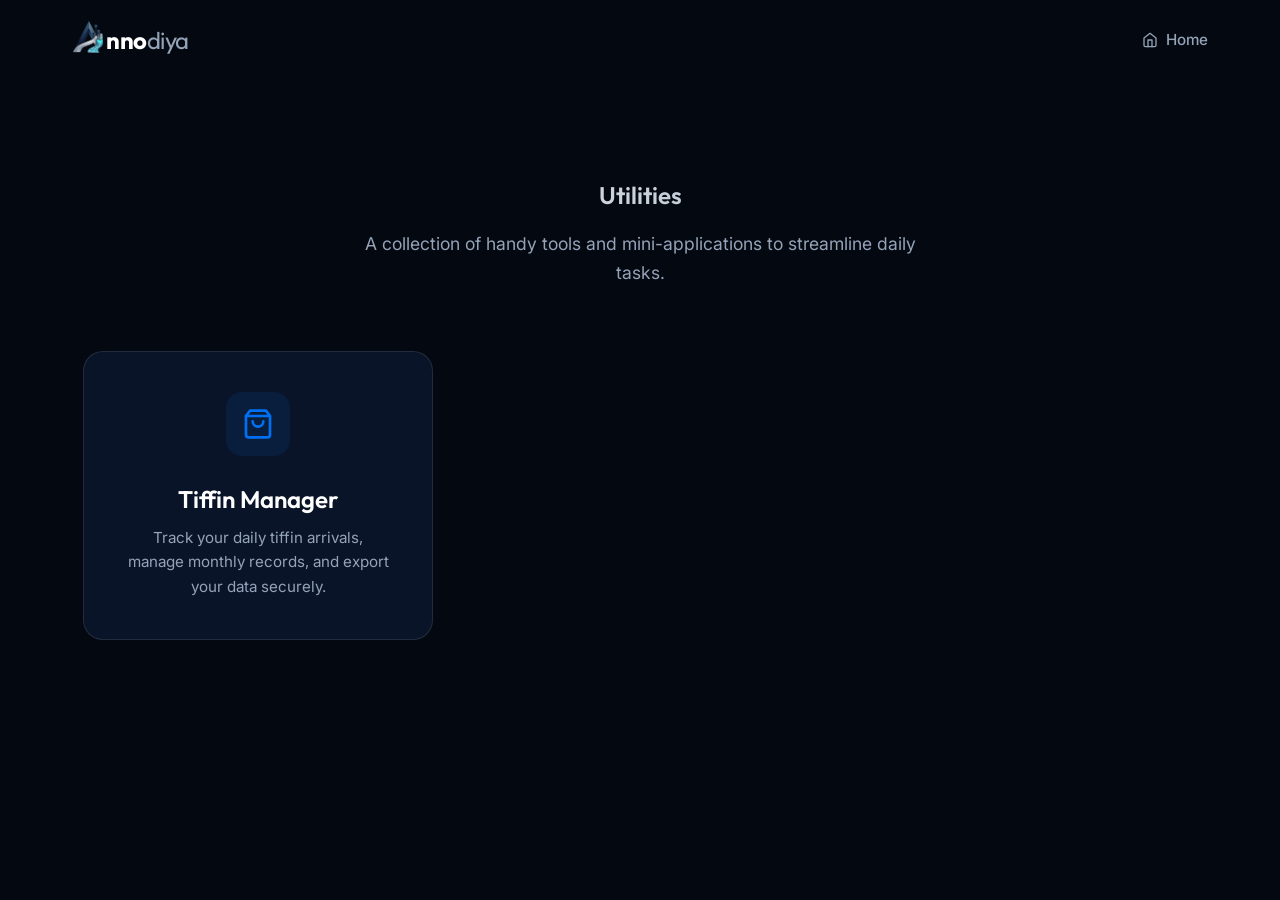
==== utils/index.html @ adeace56 "added tiffin manager" ====
<!DOCTYPE html>
<html lang="en">
<head>
    <meta charset="UTF-8">
    <meta name="viewport" content="width=device-width, initial-scale=1.0">
    <title>Utilities | Annodiya</title>
    <link rel="stylesheet" href="../index.css">
    <style>
        .utils-hero {
            padding: 4rem 0 4rem;
            text-align: center;
        }
        nav {
            position: static !important;
            transform: none !important;
            background: transparent !important;
            border-bottom: none !important;
            backdrop-filter: none !important;
            margin-bottom: 2rem;
        }
        .utils-grid {
            display: grid;
            grid-template-columns: repeat(auto-fill, minmax(300px, 350px));
            gap: 2rem;
            margin-bottom: 6rem;
            justify-content: center;
        }
        .util-card {
            background: var(--card-bg);
            border: 1px solid var(--border);
            border-radius: 20px;
            padding: 2.5rem;
            transition: var(--transition);
            display: flex;
            flex-direction: column;
            align-items: center;
            text-align: center;
            text-decoration: none;
            color: var(--text-primary);
        }
        .util-card:hover {
            background: var(--card-hover);
            border-color: var(--primary);
            transform: translateY(-8px);
            box-shadow: 0 10px 30px var(--primary-glow);
        }
        .util-icon {
            width: 64px;
            height: 64px;
            background: rgba(0, 112, 243, 0.1);
            color: var(--primary);
            border-radius: 16px;
            display: flex;
            align-items: center;
            justify-content: center;
            margin-bottom: 1.5rem;
        }
        .util-icon svg {
            width: 32px;
            height: 32px;
        }
        .util-card h3 {
            font-size: 1.5rem;
            margin-bottom: 0.5rem;
        }
        .util-card p {
            color: var(--text-secondary);
            font-size: 0.95rem;
        }
    </style>
</head>
<body>
    <nav>
        <div class="container nav-container">
            <a href="../index.html" class="logo" style="text-decoration: none;">
                <img src="../annodiya-logo.png" alt="Logo" class="logo-img">
                <span class="logo-text">nno<span>diya</span></span>
            </a>
            <div class="nav-links">
                <a href="../index.html" style="display: flex; align-items: center; gap: 0.5rem;">
                    <svg xmlns="http://www.w3.org/2000/svg" width="16" height="16" viewBox="0 0 24 24" fill="none"
                        stroke="currentColor" stroke-width="2" stroke-linecap="round" stroke-linejoin="round">
                        <path d="M3 9l9-7 9 7v11a2 2 0 0 1-2 2H5a2 2 0 0 1-2-2z"></path>
                        <polyline points="9 22 9 12 15 12 15 22"></polyline>
                    </svg>
                    Home
                </a>
            </div>
        </div>
    </nav>

    <main>
        <section class="utils-hero">
            <div class="container">
                <h1 class="gradient-text">Utilities</h1>
                <p style="color: var(--text-secondary); max-width: 600px; margin: 1rem auto 0; font-size: 1.1rem;">
                    A collection of handy tools and mini-applications to streamline daily tasks.
                </p>
            </div>
        </section>

        <section class="container">
            <div class="utils-grid">
                <a href="tiffin-manager/index.html" class="util-card">
                    <div class="util-icon">
                        <svg xmlns="http://www.w3.org/2000/svg" viewBox="0 0 24 24" fill="none" stroke="currentColor" stroke-width="2" stroke-linecap="round" stroke-linejoin="round">
                            <path d="M6 2L3 6v14a2 2 0 0 0 2 2h14a2 2 0 0 0 2-2V6l-3-4z"></path>
                            <line x1="3" y1="6" x2="21" y2="6"></line>
                            <path d="M16 10a4 4 0 0 1-8 0"></path>
                        </svg>
                    </div>
                    <h3>Tiffin Manager</h3>
                    <p>Track your daily tiffin arrivals, manage monthly records, and export your data securely.</p>
                </a>
            </div>
        </section>
    </main>

    <script>
        const nav = document.querySelector('nav');
        setTimeout(() => nav.classList.add('visible'), 100);

        // Load theme
        const savedTheme = localStorage.getItem('portfolio-theme') || 'system';
        if (savedTheme === 'light') {
            document.documentElement.setAttribute('data-theme', 'light');
        }
    </script>
</body>
</html>
---- index.css ----
@import url('https://fonts.googleapis.com/css2?family=Inter:wght@400;500;600&family=Outfit:wght@400;500;600;700&display=swap');

:root {
    /* Theme Defaults (Dark) */
    --background: #040810;
    --card-bg: #0A1428;
    --card-hover: #0F203C;
    --primary: #0070F3;
    --primary-glow: rgba(0, 112, 243, 0.4);
    --accent-orange: #f97316;
    --accent-orange-glow: rgba(249, 115, 22, 0.3);
    --text-primary: #FFFFFF;
    --text-secondary: #94A3B8;
    --border: rgba(255, 255, 255, 0.1);
    --border-hover: rgba(255, 255, 255, 0.2);
    --nav-bg: rgba(4, 8, 16, 0.8);

    /* Layout */
    --container-max: 1200px;
    --nav-height: 80px;

    /* Transitions */
    --transition: all 0.3s cubic-bezier(0.4, 0, 0.2, 1);
}

[data-theme="light"] {
    --background: #F8FAFC;
    --card-bg: #FFFFFF;
    --card-hover: #F1F5F9;
    --primary: #0070F3;
    --primary-glow: rgba(0, 112, 243, 0.1);
    --accent-orange: #f97316;
    --accent-orange-glow: rgba(249, 115, 22, 0.1);
    --accent-red: #EA0A2A;
    --accent-red-glow: rgba(234, 10, 42, 0.1);
    --text-primary: #0F172A;
    --text-secondary: #475569;
    --border: rgba(0, 0, 0, 0.08);
    --border-hover: rgba(0, 0, 0, 0.15);
    --nav-bg: rgba(248, 250, 252, 0.8);
    --coming-soon-bg: #F5F3FF;
    --coming-soon-text: #6D28D9;
}

* {
    margin: 0;
    padding: 0;
    box-sizing: border-box;
}

html {
    scroll-behavior: smooth;
}

body {
    background-color: var(--background);
    color: var(--text-primary);
    font-family: 'Inter', sans-serif;
    line-height: 1.6;
    overflow-x: hidden;
}

h1,
h2,
h3,
h4 {
    font-family: 'Outfit', sans-serif;
    font-weight: 600;
}

.container {
    max-width: var(--container-max);
    margin: 0 auto;
    padding: 0 2rem;
}

/* Typography Utilities */
.gradient-text {
    background: linear-gradient(135deg, var(--text-primary) 0%, var(--text-secondary) 100%);
    -webkit-background-clip: text;
    -webkit-text-fill-color: transparent;
}

.gradient-text-blue {
    background: linear-gradient(135deg, #60A5FA 0%, #2563EB 100%);
    -webkit-background-clip: text;
    -webkit-text-fill-color: transparent;
}

/* Navigation */
nav {
    position: fixed;
    top: 0;
    width: 100%;
    height: var(--nav-height);
    display: flex;
    align-items: center;
    background: var(--nav-bg);
    backdrop-filter: blur(12px);
    border-bottom: 1px solid var(--border);
    z-index: 1000;
    transform: translateY(-100%);
    transition: transform 0.4s cubic-bezier(0.4, 0, 0.2, 1);
}

nav.visible {
    transform: translateY(0);
}

.nav-container {
    display: flex;
    justify-content: space-between;
    align-items: center;
    width: 100%;
}

.logo {
    display: flex;
    align-items: bottom;
    gap: 2px;
    font-family: 'Outfit', sans-serif;
    font-size: 1.5rem;
    font-weight: 700;
    letter-spacing: -0.02em;
}

.logo-img {
    width: 32px;
    height: 32px;
    object-fit: contain;
}

.logo .logo-text span {
    color: var(--text-secondary);
    font-weight: 400;
}

.logo-text {
    color: var(--text-primary);
}

.nav-links {
    display: flex;
    gap: 2.5rem;
    align-items: center;
}

.nav-links a {
    text-decoration: none;
    color: var(--text-secondary);
    font-weight: 500;
    font-size: 0.95rem;
    transition: var(--transition);
    position: relative;
}

.nav-links a::after {
    content: '';
    position: absolute;
    width: 0;
    height: 2px;
    bottom: -4px;
    left: 0;
    background: var(--primary);
    transition: width 0.3s ease;
}

.nav-links a:hover,
.nav-links a.active {
    color: var(--text-primary);
}

.nav-links a:hover::after,
.nav-links a.active::after {
    width: 100%;
}

.nav-links a svg {
    transition: transform 0.3s ease, color 0.3s ease;
}

.nav-links a:hover svg,
.nav-links a.active svg {
    transform: scale(1.1) translateY(-1px);
    color: var(--primary);
}

/* Scroll Progress Bar */
#scroll-progress {
    position: fixed;
    top: 0;
    left: 0;
    height: 7px;
    background: var(--primary);
    width: 0%;
    z-index: 10001;
    transition: width 0.1s;
}

.nav-cta {
    background: var(--primary);
    color: white;
    padding: 0.75rem 1.5rem;
    border-radius: 50px;
    font-weight: 600;
    text-decoration: none;
    box-shadow: 0 4px 14px var(--primary-glow);
    transition: var(--transition);
}

.nav-cta:hover {
    transform: translateY(-2px);
    box-shadow: 0 6px 20px var(--primary-glow);
}

.hero {
    padding: 10rem 0 8rem;
    text-align: center;
    position: relative;
}

.hero .container {
    position: relative;
    z-index: 20;
}

.hero-logo {
    display: flex;
    align-items: center;
    justify-content: center;
    gap: 0.5rem;
    margin-bottom: 2rem;
    font-family: 'Outfit', sans-serif;
    font-size: 3.5rem;
    font-weight: 700;
    letter-spacing: -0.02em;
    animation: fadeInDown 0.8s ease-out;
}

.hero-logo-img {
    height: 64px;
    width: auto;
}

.hero-logo-text {
    color: var(--text-primary);
}

.hero-logo-text span {
    color: var(--text-secondary);
    font-weight: 400;
}

@keyframes fadeInDown {
    from {
        opacity: 0;
        transform: translateY(-20px);
    }

    to {
        opacity: 1;
        transform: translateY(0);
    }
}

.hero h1 {
    font-size: 4.5rem;
    line-height: 1.1;
    margin-bottom: 1.5rem;
    letter-spacing: -0.04em;
}

.hero p {
    font-size: 1.25rem;
    color: var(--text-secondary);
    max-width: 700px;
    margin: 0 auto 3rem;
}

.hero-btns {
    display: flex;
    gap: 1.5rem;
    justify-content: center;
}

.btn {
    padding: 1rem 2.5rem;
    border-radius: 12px;
    font-size: 1.1rem;
    font-weight: 600;
    text-decoration: none;
    transition: var(--transition);
}

.btn-primary {
    background: var(--text-primary);
    color: var(--background);
}

.btn-primary:hover {
    transform: translateY(-3px);
    box-shadow: 0 10px 30px rgba(255, 255, 255, 0.2);
}

.btn-secondary {
    background: transparent;
    border: 1px solid var(--border);
    color: var(--text-primary);
}

.btn-secondary:hover {
    background: var(--border);
    transform: translateY(-3px);
}

/* Floating Shapes Animation */
.floating-shapes {
    position: absolute;
    top: 0;
    left: 0;
    width: 100%;
    height: 100%;
    pointer-events: none;
    z-index: -1;
}

.shape {
    position: absolute;
    border-radius: 50%;
    filter: blur(80px);
    opacity: 0.4;
    animation: float 20s infinite linear;
}

.shape-1 {
    top: 10%;
    left: 10%;
    width: 300px;
    height: 300px;
    background: var(--primary);
}

.shape-2 {
    bottom: 10%;
    right: 10%;
    width: 400px;
    height: 400px;
    background: var(--accent-orange);
}

@keyframes float {
    0% {
        transform: translate(0, 0) scale(1);
    }

    33% {
        transform: translate(30px, -50px) scale(1.1);
    }

    66% {
        transform: translate(-20px, 20px) scale(0.9);
    }

    100% {
        transform: translate(0, 0) scale(1);
    }
}

/* Projects Section */
.section-title {
    font-size: 3rem;
    margin-bottom: 4rem;
    text-align: center;
}

.projects-grid {
    display: grid;
    grid-template-columns: repeat(auto-fit, minmax(320px, 1fr));
    gap: 2rem;
}

.project-card {
    background: var(--card-bg);
    border: 1px solid var(--border);
    border-radius: 24px;
    padding: 3rem;
    transition: var(--transition);
    position: relative;
    overflow: hidden;
}

.project-card:hover {
    background: var(--card-hover);
    border-color: var(--border-hover);
    transform: translateY(-10px);
}

.project-logo {
    width: 64px;
    height: 64px;
    border-radius: 16px;
    display: flex;
    align-items: center;
    justify-content: center;
    margin-bottom: 2rem;
    overflow: hidden; /* Ensure large images don't spill out */
}

.project-logo img,
.project-logo svg {
    width: 100%;
    height: 100%;
    object-fit: contain;
}

.project-card h3 {
    font-size: 2rem;
    margin-bottom: 1rem;
}

.project-card p {
    color: var(--text-secondary);
    margin-bottom: 2rem;
}

.project-link {
    color: var(--primary);
    text-decoration: none;
    font-weight: 600;
    display: inline-flex;
    align-items: center;
    gap: 0.5rem;
}

.project-link:hover {
    gap: 0.75rem;
}

/* Sevarthi Theme */
.sevarthi-card {
    border-top: 4px solid var(--accent-orange);
}

.sevarthi-logo {
    background: var(--accent-orange);
    box-shadow: 0 0 20px var(--accent-orange-glow);
}

/* Hariss Theme */
.hariss-card {
    border-top: 4px solid var(--accent-red);
}

.hariss-logo {
    background: transparent;
    box-shadow: none;
    padding: 0;
}

/* Coming Soon Theme */
.coming-soon-card {
    border-top: 4px solid #8B5CF6;
    background: linear-gradient(to bottom right, var(--card-bg), #0f0a1e);
}

[data-theme="light"] .coming-soon-card {
    background: linear-gradient(to bottom right, var(--card-bg), #F5F3FF);
}

.coming-soon-badge {
    position: absolute;
    top: 2rem;
    right: 2rem;
    padding: 0.4rem 1rem;
    background: rgba(139, 92, 246, 0.2);
    color: #A78BFA;
    border-radius: 50px;
    font-size: 0.85rem;
    font-weight: 600;
    border: 1px solid rgba(139, 92, 246, 0.3);
}

[data-theme="light"] .coming-soon-badge {
    background: var(--coming-soon-bg);
    color: var(--coming-soon-text);
    border-color: rgba(139, 92, 246, 0.2);
}

/* Tech Stack */
.tech-item {
    background: rgba(255, 255, 255, 0.03);
    padding: 2rem;
    border-radius: 20px;
    border: 1px solid var(--border);
    transition: var(--transition);
    display: flex;
    flex-direction: column;
    align-items: center;
    justify-content: center;
    width: 140px;
}

.tech-item svg {
    width: 48px;
    height: 48px;
    object-fit: contain;
}

.tech-item:hover {
    background: rgba(255, 255, 255, 0.08);
    border-color: var(--primary);
    transform: translateY(-5px);
}

/* Impact Section */
#impact h4 {
    margin-bottom: 0.5rem;
    letter-spacing: -0.02em;
}

/* Founder Card (Linked Card) */
.founder-section {
    padding: 8rem 0;
    background: var(--card-hover);
}

.founder-card {
    background: var(--card-bg);
    border-radius: 24px;
    overflow: hidden;
    display: grid;
    grid-template-columns: 240px 1fr;
    box-shadow: 0 15px 30px rgba(0, 0, 0, 0.2);
    border: 1px solid var(--border);
    max-width: 700px;
    margin: 0 auto;
    min-height: 280px;
}

.founder-img {
    width: 100%;
    height: 100%;
    object-fit: cover;
}

.founder-content {
    padding: 2rem;
    display: flex;
    flex-direction: column;
    justify-content: center;
    background: radial-gradient(circle at 100% 0%, var(--primary-glow) 0%, transparent 70%);
}

.founder-quote {
    font-size: 1.25rem;
    font-style: italic;
    color: var(--text-secondary);
    line-height: 1.8;
    margin-bottom: 2rem;
}

.founder-info h4 {
    font-size: 1.5rem;
    margin-bottom: 0.25rem;
}

.founder-info p {
    color: var(--text-secondary);
    margin-bottom: 2rem;
}

.btn-linkedin {
    display: inline-flex;
    align-items: center;
    gap: 0.75rem;
    padding: 0.75rem 1.5rem;
    background: #0077b5;
    color: white;
    text-decoration: none;
    border-radius: 12px;
    font-weight: 600;
    transition: var(--transition);
}

.btn-linkedin:hover {
    transform: translateY(-2px);
    box-shadow: 0 4px 12px rgba(0, 119, 181, 0.3);
}

/* Social Icons */
.social-icon {
    display: flex;
    align-items: center;
    justify-content: center;
    width: 44px;
    height: 44px;
    border-radius: 12px;
    color: white;
    text-decoration: none;
    transition: var(--transition);
}

.social-icon:hover {
    transform: translateY(-2px);
}

.social-icon.whatsapp {
    background: #25D366;
}

.social-icon.whatsapp:hover {
    box-shadow: 0 4px 12px rgba(37, 211, 102, 0.3);
}

.social-icon.gmail {
    background: #EA4335;
}

.social-icon.gmail:hover {
    box-shadow: 0 4px 12px rgba(234, 67, 53, 0.3);
}

.social-icon.github {
    background: #333333;
}

.social-icon.github:hover {
    box-shadow: 0 4px 12px rgba(51, 51, 51, 0.3);
}

.social-icon.hashnode {
    background: #2962FF;
}

.social-icon.hashnode:hover {
    box-shadow: 0 4px 12px rgba(41, 98, 255, 0.3);
}

[data-theme="light"] .social-icon.github {
    background: #24292e;
}

/* Theme Toggle */
.theme-toggle-container {
    margin-top: 2rem;
    display: flex;
    justify-content: center;
    gap: 1rem;
}

.theme-btn {
    background: var(--card-bg);
    border: 1px solid var(--border);
    color: var(--text-primary);
    padding: 0.5rem 1rem;
    border-radius: 8px;
    cursor: pointer;
    font-weight: 500;
    transition: var(--transition);
}

.theme-btn:hover {
    background: var(--card-hover);
}

.theme-btn.active {
    background: var(--primary);
    color: white;
    border-color: var(--primary);
}

/* Contact Section */
.contact-container {
    max-width: 600px;
    margin: 0 auto;
    background: var(--card-bg);
    padding: 2rem;
    border-radius: 24px;
    border: 1px solid var(--border);
    box-shadow: 0 15px 30px rgba(0, 0, 0, 0.1);
}

.contact-form {
    display: flex;
    flex-direction: column;
    gap: 1rem;
}

.form-group {
    display: flex;
    flex-direction: column;
    gap: 0.5rem;
    text-align: left;
}

.form-group label {
    font-weight: 500;
    color: var(--text-primary);
}

.form-group input,
.form-group textarea {
    width: 100%;
    padding: 0.75rem 1rem;
    border-radius: 12px;
    border: 1px solid var(--border);
    background: rgba(255, 255, 255, 0.03);
    color: var(--text-primary);
    font-family: inherit;
    font-size: 1rem;
    outline: none;
    transition: var(--transition);
}

[data-theme="light"] .form-group input,
[data-theme="light"] .form-group textarea {
    background: rgba(0, 0, 0, 0.02);
}

.form-group input:focus,
.form-group textarea:focus {
    border-color: var(--primary);
    background: rgba(255, 255, 255, 0.06);
}

[data-theme="light"] .form-group input:focus,
[data-theme="light"] .form-group textarea:focus {
    background: rgba(0, 0, 0, 0.05);
}

.contact-alert {
    padding: 1rem;
    border-radius: 12px;
    margin-bottom: 1rem;
    text-align: center;
    font-weight: 600;
}

.contact-alert.success {
    background: rgba(37, 211, 102, 0.1);
    color: #25D366;
    border: 1px solid #25D366;
}

.contact-alert.error {
    background: rgba(234, 67, 53, 0.1);
    color: #EA4335;
    border: 1px solid #EA4335;
}

.footer-logo {
    display: flex;
    align-items: center;
    justify-content: center;
}

/* Go to Top */
.go-to-top {
    position: fixed;
    bottom: 2rem;
    right: 2rem;
    width: 48px;
    height: 48px;
    background: var(--primary);
    color: white;
    border-radius: 50%;
    display: flex;
    align-items: center;
    justify-content: center;
    text-decoration: none;
    box-shadow: 0 4px 12px var(--primary-glow);
    opacity: 0;
    visibility: hidden;
    transition: var(--transition);
    z-index: 999;
}

.go-to-top:hover {
    transform: translateY(-3px);
    box-shadow: 0 6px 16px var(--primary-glow);
}

.go-to-top.visible {
    opacity: 1;
    visibility: visible;
}

/* Custom Context Menu */
.context-menu {
    position: fixed;
    background: var(--card-bg);
    border: 1px solid var(--border);
    border-radius: 12px;
    box-shadow: 0 4px 20px rgba(0, 0, 0, 0.3);
    z-index: 10000;
    min-width: 180px;
    overflow: hidden;
}

.context-menu ul {
    list-style: none;
    margin: 0;
    padding: 0;
}

.context-menu li a {
    display: block;
    padding: 12px 16px;
    color: var(--text-primary);
    text-decoration: none;
    font-size: 0.95rem;
    font-weight: 500;
    transition: var(--transition);
}

.context-menu li a:hover {
    background: var(--primary);
    color: white;
}

/* Responsive */
@media (max-width: 992px) {
    .founder-card {
        grid-template-columns: 1fr;
    }

    .founder-img {
        height: 400px;
    }

    .founder-content {
        padding: 2rem;
    }

    .hero h1 {
        font-size: 3.5rem;
    }

    .projects-grid,
    .apps-sheet-grid {
        grid-template-columns: 1fr;
    }

    #impact .container>div {
        grid-template-columns: 1fr !important;
        gap: 3rem !important;
    }
}

@media (max-width: 768px) {
    .nav-links {
        display: none;
    }

    .hero h1 {
        font-size: 2.75rem;
    }

    .hero p {
        font-size: 1.1rem;
    }

    .hero-btns {
        flex-direction: column;
    }

    .btn {
        width: 100%;
        text-align: center;
    }

    .project-card {
        padding: 1.5rem;
    }

    .project-card h3 {
        font-size: 1.5rem;
    }

    .apps-sheet-header {
        padding-top: 1rem;
        padding-bottom: 1rem;
        margin-bottom: 1rem;
    }

    .apps-sheet-header h2 {
        font-size: 1.5rem;
    }
}

/* Sliding Apps Sheet */
.apps-sheet-overlay {
    position: fixed;
    top: 0;
    left: 0;
    width: 100%;
    height: 100%;
    background: rgba(0, 0, 0, 0.7);
    backdrop-filter: blur(4px);
    z-index: 10000;
    opacity: 0;
    visibility: hidden;
    transition: var(--transition);
}

.apps-sheet-overlay.open {
    opacity: 1;
    visibility: visible;
}

.apps-sheet {
    position: fixed;
    top: 0;
    left: 0;
    width: 100%;
    background: var(--card-bg);
    z-index: 10001;
    border-bottom: 1px solid var(--border);
    box-shadow: 0 20px 40px rgba(0, 0, 0, 0.3);
    transform: translateY(-100%);
    transition: transform 0.5s cubic-bezier(0.4, 0, 0.2, 1);
    max-height: 90vh;
    overflow-y: auto;
    padding-bottom: 3rem;
}

.apps-sheet.open {
    transform: translateY(0);
}

.apps-sheet-header {
    display: flex;
    justify-content: space-between;
    align-items: center;
    padding-top: 2rem;
    padding-bottom: 2rem;
    border-bottom: 1px solid var(--border);
    margin-bottom: 2rem;
}

.apps-sheet-header h2 {
    font-size: 2rem;
    margin: 0;
}

.close-btn {
    background: transparent;
    border: none;
    color: var(--text-primary);
    cursor: pointer;
    padding: 0.5rem;
    border-radius: 50%;
    transition: var(--transition);
    display: flex;
    align-items: center;
    justify-content: center;
}

.close-btn:hover {
    background: rgba(255, 255, 255, 0.1);
    transform: rotate(90deg);
}

[data-theme="light"] .close-btn:hover {
    background: rgba(0, 0, 0, 0.1);
}

.apps-sheet-grid {
    display: grid;
    grid-template-columns: repeat(auto-fit, minmax(320px, 1fr));
    gap: 2rem;
}
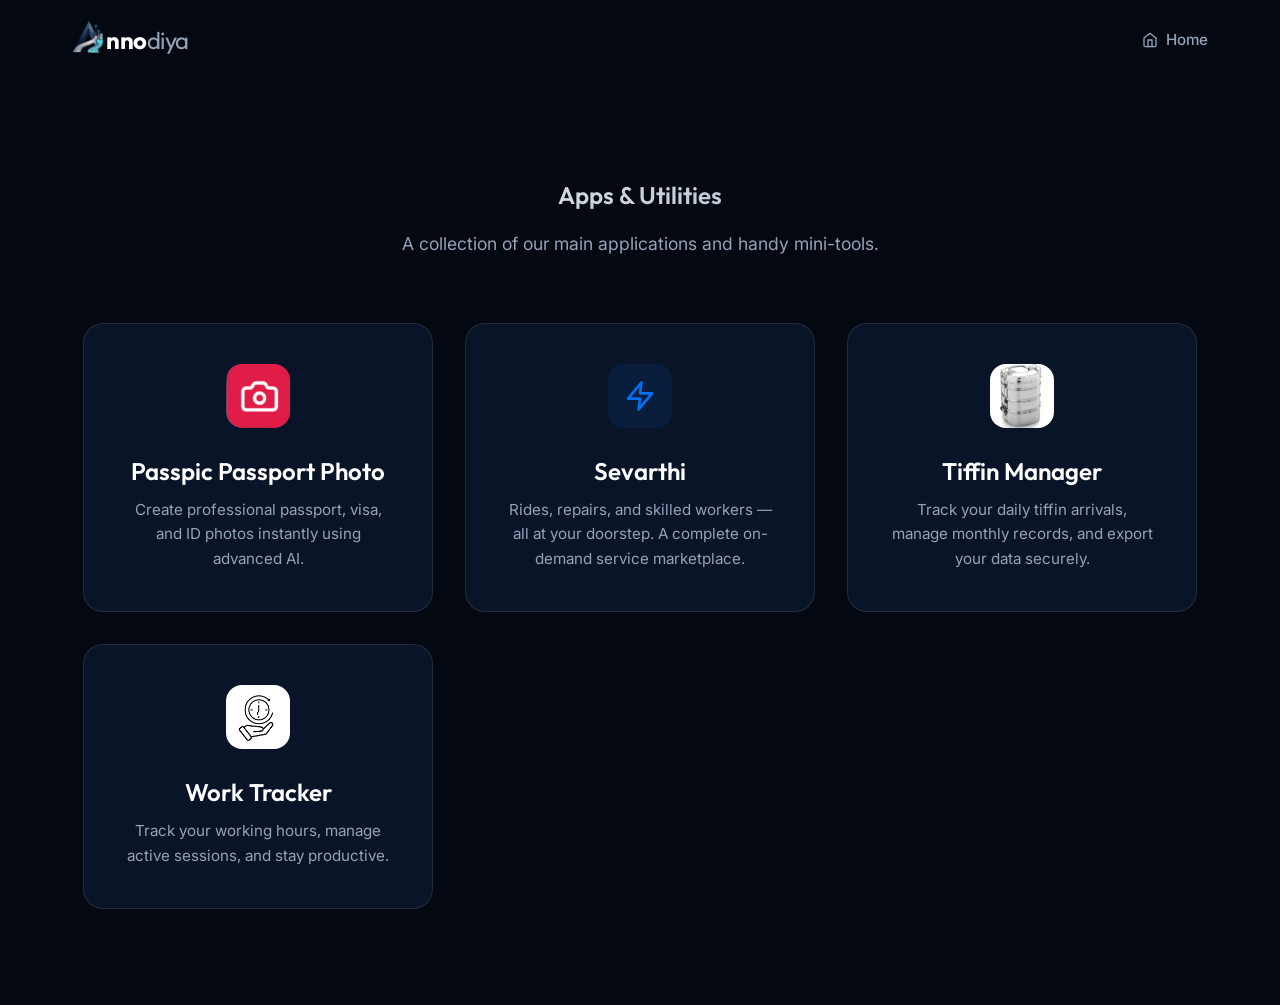
==== commit f0d4c1a4: "created work tracker application" ====
--- a/utils/index.html
+++ b/utils/index.html
@@ -1,5 +1,6 @@
 <!DOCTYPE html>
 <html lang="en">
+
 <head>
     <meta charset="UTF-8">
     <meta name="viewport" content="width=device-width, initial-scale=1.0">
@@ -10,6 +11,7 @@
             padding: 4rem 0 4rem;
             text-align: center;
         }
+
         nav {
             position: static !important;
             transform: none !important;
@@ -18,6 +20,7 @@
             backdrop-filter: none !important;
             margin-bottom: 2rem;
         }
+
         .utils-grid {
             display: grid;
             grid-template-columns: repeat(auto-fill, minmax(300px, 350px));
@@ -25,6 +28,7 @@
             margin-bottom: 6rem;
             justify-content: center;
         }
+
         .util-card {
             background: var(--card-bg);
             border: 1px solid var(--border);
@@ -38,12 +42,14 @@
             text-decoration: none;
             color: var(--text-primary);
         }
+
         .util-card:hover {
             background: var(--card-hover);
             border-color: var(--primary);
             transform: translateY(-8px);
             box-shadow: 0 10px 30px var(--primary-glow);
         }
+
         .util-icon {
             width: 64px;
             height: 64px;
@@ -55,25 +61,29 @@
             justify-content: center;
             margin-bottom: 1.5rem;
         }
+
         .util-icon svg {
             width: 32px;
             height: 32px;
         }
+
         .util-card h3 {
             font-size: 1.5rem;
             margin-bottom: 0.5rem;
         }
+
         .util-card p {
             color: var(--text-secondary);
             font-size: 0.95rem;
         }
     </style>
 </head>
+
 <body>
     <nav>
         <div class="container nav-container">
             <a href="../index.html" class="logo" style="text-decoration: none;">
-                <img src="../annodiya-logo.png" alt="Logo" class="logo-img">
+                <img src="../images/annodiya-logo.png" alt="Logo" class="logo-img">
                 <span class="logo-text">nno<span>diya</span></span>
             </a>
             <div class="nav-links">
@@ -92,25 +102,45 @@
     <main>
         <section class="utils-hero">
             <div class="container">
-                <h1 class="gradient-text">Utilities</h1>
+                <h1 class="gradient-text">Apps & Utilities</h1>
                 <p style="color: var(--text-secondary); max-width: 600px; margin: 1rem auto 0; font-size: 1.1rem;">
-                    A collection of handy tools and mini-applications to streamline daily tasks.
+                    A collection of our main applications and handy mini-tools.
                 </p>
             </div>
         </section>
 
         <section class="container">
             <div class="utils-grid">
+                <a href="https://passpic.annodiya.in/" target="_blank" class="util-card">
+                    <div class="util-icon">
+                        <img src="../images/passpic.png" alt="Passpic" style="width: 100%; height: 100%; border-radius: 16px; object-fit: cover;">
+                    </div>
+                    <h3>Passpic Passport Photo</h3>
+                    <p>Create professional passport, visa, and ID photos instantly using advanced AI.</p>
+                </a>
+
+                <a href="https://sevarthi.vercel.app/" target="_blank" class="util-card">
+                    <div class="util-icon">
+                        <svg xmlns="http://www.w3.org/2000/svg" width="32" height="32" viewBox="0 0 24 24" fill="none" stroke="currentColor" stroke-width="2" stroke-linecap="round" stroke-linejoin="round"><path d="M13 2L3 14h9l-1 8 10-12h-9l1-8z"/></svg>
+                    </div>
+                    <h3>Sevarthi</h3>
+                    <p>Rides, repairs, and skilled workers — all at your doorstep. A complete on-demand service marketplace.</p>
+                </a>
+
                 <a href="tiffin-manager/index.html" class="util-card">
                     <div class="util-icon">
-                        <svg xmlns="http://www.w3.org/2000/svg" viewBox="0 0 24 24" fill="none" stroke="currentColor" stroke-width="2" stroke-linecap="round" stroke-linejoin="round">
-                            <path d="M6 2L3 6v14a2 2 0 0 0 2 2h14a2 2 0 0 0 2-2V6l-3-4z"></path>
-                            <line x1="3" y1="6" x2="21" y2="6"></line>
-                            <path d="M16 10a4 4 0 0 1-8 0"></path>
-                        </svg>
+                        <img src="../images/tiffin.png" alt="Tiffin Manager" style="width: 100%; height: 100%; border-radius: 16px; object-fit: cover;">
                     </div>
                     <h3>Tiffin Manager</h3>
                     <p>Track your daily tiffin arrivals, manage monthly records, and export your data securely.</p>
+                </a>
+
+                <a href="work-tracker/index.html" class="util-card">
+                    <div class="util-icon">
+                        <img src="../images/work-tracker-logo.png" alt="Work Tracker" style="width: 100%; height: 100%; border-radius: 16px; object-fit: cover;">
+                    </div>
+                    <h3>Work Tracker</h3>
+                    <p>Track your working hours, manage active sessions, and stay productive.</p>
                 </a>
             </div>
         </section>
@@ -127,4 +157,5 @@
         }
     </script>
 </body>
-</html>
+
+</html>
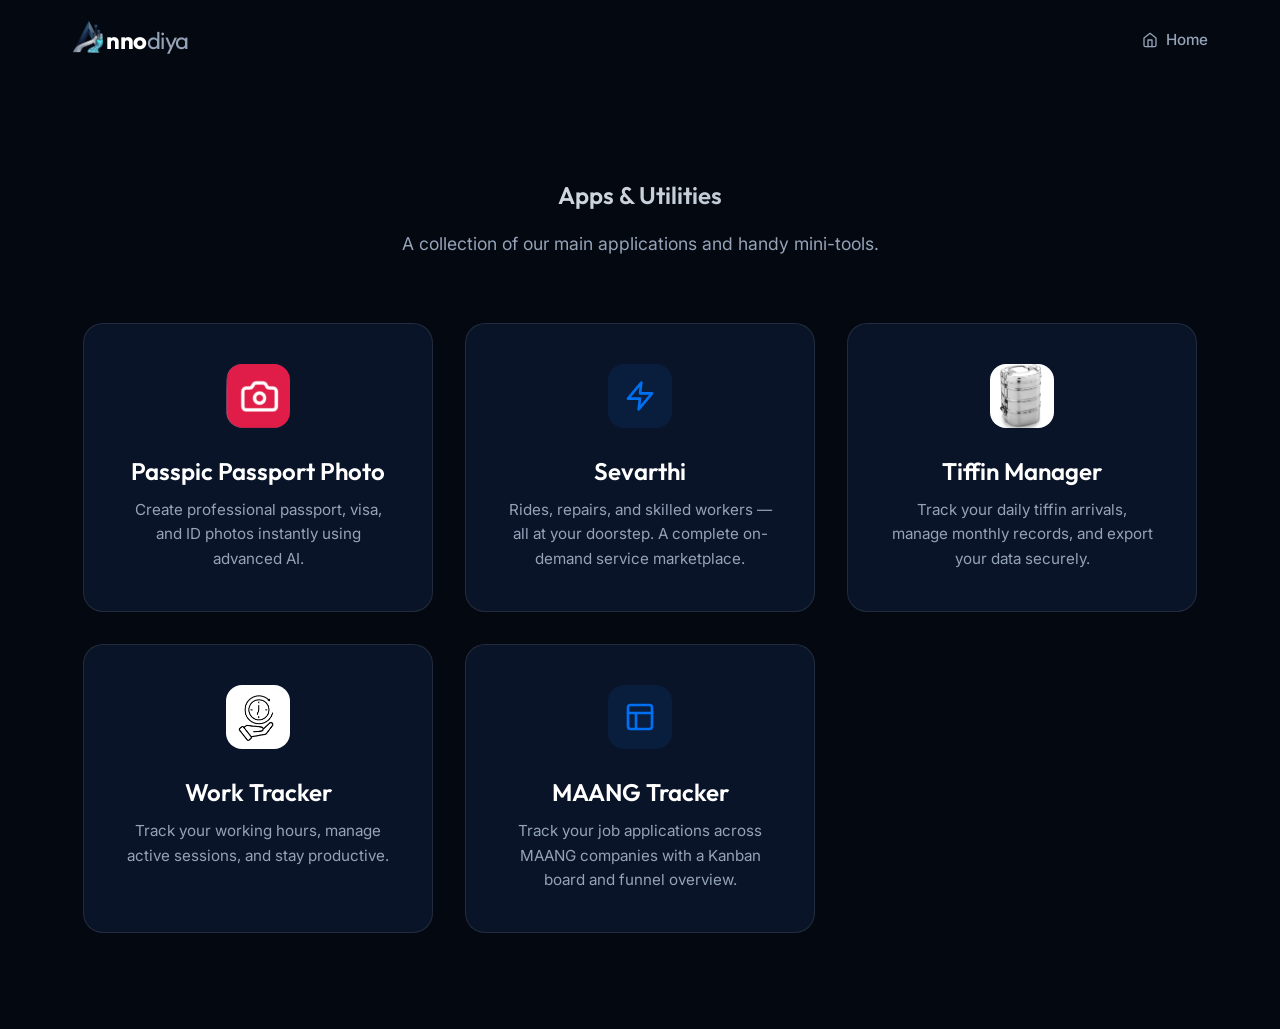
==== commit aa54a644: "create role tracker" ====
--- a/utils/index.html
+++ b/utils/index.html
@@ -142,6 +142,14 @@
                     <h3>Work Tracker</h3>
                     <p>Track your working hours, manage active sessions, and stay productive.</p>
                 </a>
+
+                <a href="maang-tracker/index.html" class="util-card">
+                    <div class="util-icon">
+                        <svg xmlns="http://www.w3.org/2000/svg" width="32" height="32" viewBox="0 0 24 24" fill="none" stroke="currentColor" stroke-width="2" stroke-linecap="round" stroke-linejoin="round"><rect x="3" y="3" width="18" height="18" rx="2" ry="2"></rect><line x1="3" y1="9" x2="21" y2="9"></line><line x1="9" y1="21" x2="9" y2="9"></line></svg>
+                    </div>
+                    <h3>MAANG Tracker</h3>
+                    <p>Track your job applications across MAANG companies with a Kanban board and funnel overview.</p>
+                </a>
             </div>
         </section>
     </main>
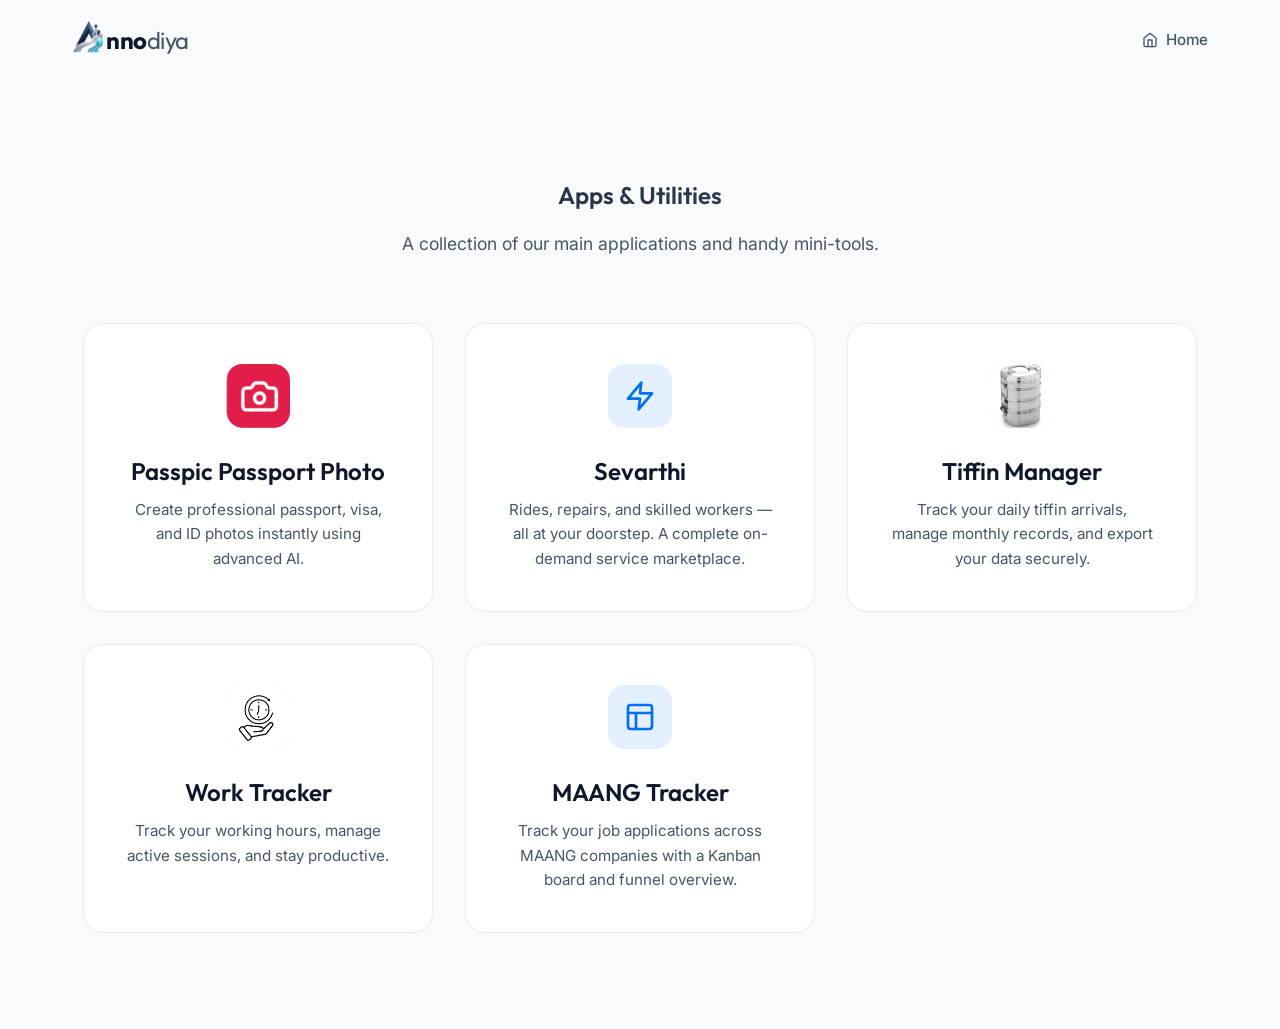
==== commit b995eb3f: "Updated the Portfolio settings and update the hero section details" ====
--- a/utils/index.html
+++ b/utils/index.html
@@ -159,9 +159,11 @@
         setTimeout(() => nav.classList.add('visible'), 100);
 
         // Load theme
-        const savedTheme = localStorage.getItem('portfolio-theme') || 'system';
-        if (savedTheme === 'light') {
+        const savedTheme = localStorage.getItem('portfolio-theme') || 'light';
+        if (savedTheme === 'light' || (savedTheme === 'system' && !window.matchMedia('(prefers-color-scheme: dark)').matches)) {
             document.documentElement.setAttribute('data-theme', 'light');
+        } else {
+            document.documentElement.removeAttribute('data-theme');
         }
     </script>
 </body>
